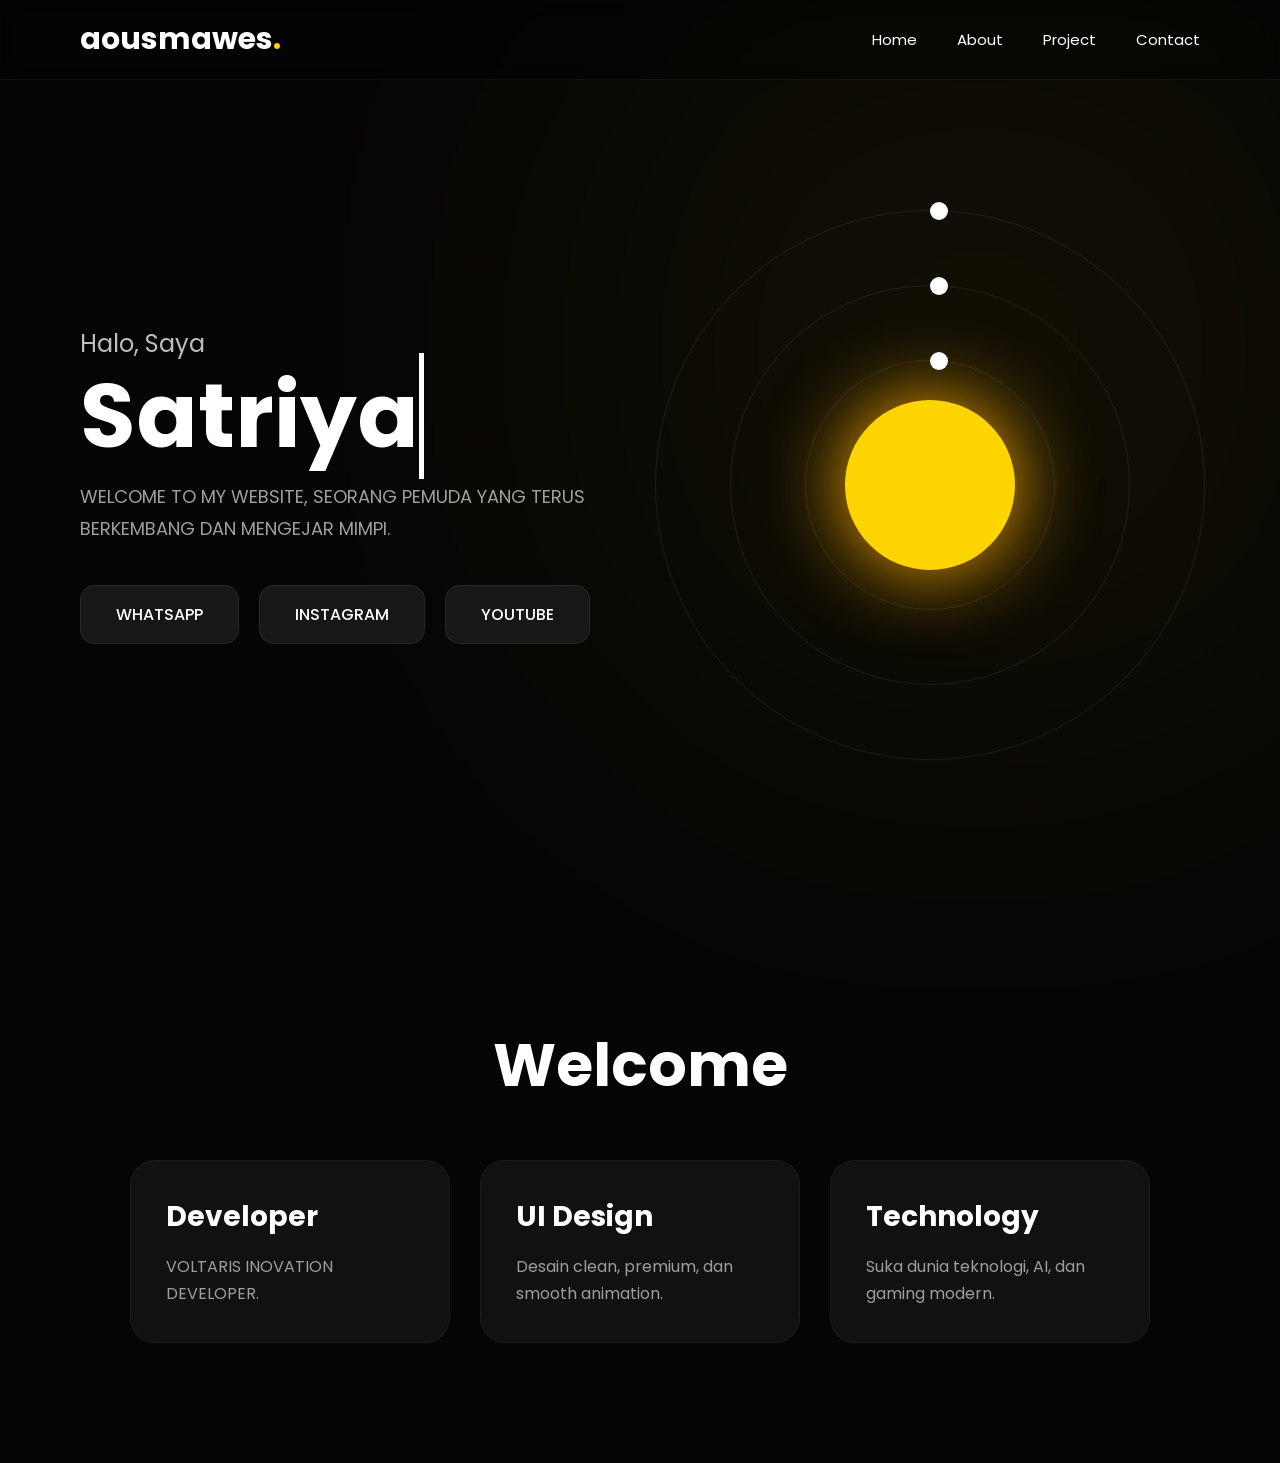
==== index.html @ 5f1a7172 "update website" ====
<!DOCTYPE html>
<html lang="id">
<head>
<meta charset="UTF-8">
<meta name="viewport" content="width=device-width, initial-scale=1.0">
<title>Satriya</title>

<link rel="preconnect" href="https://fonts.googleapis.com">
<link href="https://fonts.googleapis.com/css2?family=Poppins:wght@300;400;500;600;700&display=swap" rel="stylesheet">
<link rel="stylesheet" href="index.css">


</head>
<body>

<nav>
<div class="logo">aousmawes<span>.</span></div>

<div class="menu">
<a href="#">Home</a>
<a href="about.html">About</a>
<a href="project.html">Project</a>
<a href="#">Contact</a>
</div>
</nav>

<section class="hero">

<div class="left">

<div class="small">Halo, Saya</div>

<h1>
<span class="typing" id="typing"></span>
</h1>

<p class="desc">
WELCOME TO MY WEBSITE,
SEORANG PEMUDA YANG TERUS
BERKEMBANG DAN MENGEJAR MIMPI.
</p>

<div class="buttons">
<a href="https://wa.me" class="btn">WHATSAPP</a>
<a href="https://www.instagram.com/satbichzz?igsh=MW5xN2pvNGpvcW1tdg==" class="btn">INSTAGRAM</a>
<a href="https://youtu.be/OT5msu-dap8?si=i6_hlGdP_R-Xtpe1" class="btn">YOUTUBE</a>

</div>

</div>

<div class="right">

<div class="sun"></div>

<div class="orbit orbit1">
<div class="planet"></div>
</div>

<div class="orbit orbit2">
<div class="planet"></div>
</div>

<div class="orbit orbit3">
<div class="planet"></div>
</div>



</div>

</section>

<section class="about">

<h2 class="title">Welcome </h2>

<div class="cards">

<div class="card">
<h3>Developer</h3>
<p>VOLTARIS INOVATION DEVELOPER.</p>
</div>

<div class="card">
<h3>UI Design</h3>
<p>Desain clean, premium, dan smooth animation.</p>
</div>

<div class="card">
<h3>Technology</h3>
<p>Suka dunia teknologi, AI, dan gaming modern.</p>
</div>

</div>

</section>

<script 
src="index.js">

</script>

<audio id="music" loop>
  <source src="musik.mp4" type="audio/mp4">
</audio>

<script>
const music = document.getElementById("music");

// lanjutkan posisi kalau ada
if (localStorage.getItem("musicTime")) {
  music.currentTime = localStorage.getItem("musicTime");
}

// simpan posisi tiap detik
setInterval(() => {
  localStorage.setItem("musicTime", music.currentTime);
}, 1000);

// play saat klik
document.addEventListener("click", () => {
  music.play();
}, { once: true });
</script>

</body>
</html>
---- index.css ----
*{
margin:0;
padding:0;
box-sizing:border-box;
font-family:'Poppins',sans-serif;
scroll-behavior:smooth;
}

body{
    min-height: 100vh;
background:#050505;
color:white;
overflow-x:hidden;
position: relative;

/* IOS SAFE AREA */
padding:
env(safe-area-inset-top)
env(safe-area-inset-right)
env(safe-area-inset-bottom)
env(safe-area-inset-left);
}

/* ========================= */
/* NAVBAR */
/* ========================= */

nav{
width:100%;
height:80px;
display:flex;
justify-content:space-between;
align-items:center;
padding:0 80px;
position:fixed;
top:0;
left:0;
z-index:1000;
background:rgba(0,0,0,0.4);
backdrop-filter:blur(10px);
border-bottom:1px solid rgba(255,255,255,0.05);
}

.logo{
font-size:30px;
font-weight:700;
}

.logo span{
color:#ffd500;
}

.menu{
display:flex;
gap:40px;
}

.menu a{
text-decoration:none;
color:white;
font-size:15px;
transition:0.3s;
}

.menu a:hover{
color:#ffd500;
}

/* ========================= */
/* HERO */
/* ========================= */

.hero{
width:100%;
min-height:100vh;
display:flex;
align-items:center;
justify-content:space-between;
padding:120px 80px 50px;
position:relative;
gap:40px;
}

.hero::before{
content:'';
position:absolute;
width:600px;
height:600px;
background:#ffcc00;
filter:blur(200px);
opacity:0.08;
right:0;
top:50px;
}

.left{
width:50%;
z-index:2;
}

.small{
font-size:24px;
color:#bdbdbd;
margin-bottom:10px;
}

h1{
font-size:90px;
line-height:1;
font-weight:700;
margin-bottom:20px;
}

.typing{
border-right:5px solid white;
animation:blink 0.7s infinite;
}

@keyframes blink{
50%{
border-color:transparent;
}
}

.desc{
font-size:18px;
line-height:1.8;
color:#9e9e9e;
max-width:650px;
margin-bottom:40px;
}

/* ========================= */
/* BUTTON */
/* ========================= */

.buttons{
display:flex;
gap:20px;
flex-wrap:wrap;
}

.btn{
padding:16px 35px;
background:#171717;
border-radius:15px;
text-decoration:none;
color:white;
font-weight:500;
transition:0.4s;
border:1px solid rgba(255,255,255,0.08);
text-align:center;
}

.btn:hover{
transform:translateY(-5px);
background:#ffd500;
color:black;
box-shadow:0 0 30px rgba(255,213,0,0.5);
}

/* ========================= */
/* SOLAR SYSTEM */
/* ========================= */

.right{
width:50%;
height:700px;
display:flex;
justify-content:center;
align-items:center;
position:relative;
}

.sun{
width:170px;
height:170px;
background:#ffd500;
border-radius:50%;
box-shadow:0 0 80px #ffae00;
position:absolute;
animation:pulse 3s infinite alternate;
}

@keyframes pulse{

from{
box-shadow:0 0 40px #ffae00;
}

to{
box-shadow:0 0 100px #ffae00;
}

}

.orbit{
position:absolute;
border:1px solid rgba(255,255,255,0.08);
border-radius:50%;
animation:rotate 20s linear infinite;
}

.orbit1{
width:250px;
height:250px;
}

.orbit2{
width:400px;
height:400px;
animation-duration:30s;
}

.orbit3{
width:550px;
height:550px;
animation-duration:40s;
}

.planet{
width:18px;
height:18px;
background:white;
border-radius:50%;
position:absolute;
top:-9px;
left:50%;
}

.saturn{
width:45px;
height:45px;
background:#d9c39a;
border-radius:50%;
position:absolute;
right:70px;
bottom:130px;
}

.saturn::before{
content:'';
position:absolute;
width:70px;
height:18px;
border:5px solid #d9c39a;
border-radius:50%;
left:-18px;
top:8px;
transform:rotate(20deg);
}

@keyframes rotate{
100%{
transform:rotate(360deg);
}
}

/* ========================= */
/* ABOUT */
/* ========================= */

.about{
padding:120px 80px;
}

.title{
font-size:60px;
margin-bottom:50px;
text-align:center;
}

.cards{
display:flex;
flex-wrap:wrap;
gap:30px;
justify-content:center;
}

.card{
width:320px;
padding:35px;
background:#111111;
border-radius:25px;
border:1px solid rgba(255,255,255,0.05);
transition:0.4s;
}

.card:hover{
transform:translateY(-10px);
box-shadow:0 0 30px rgba(255,213,0,0.2);
}

.card h3{
margin-bottom:15px;
font-size:28px;
}

.card p{
color:#9e9e9e;
line-height:1.7;
}

/* ========================= */
/* TABLET */
/* ========================= */

@media(max-width:992px){

nav{
padding:0 30px;
}

.hero{
flex-direction:column;
justify-content:center;
text-align:center;
padding:140px 30px 80px;
}

.left,
.right{
width:100%;
}

h1{
font-size:65px;
}

.desc{
margin:auto;
font-size:16px;
}

.buttons{
justify-content:center;
}

.right{
height:500px;
}

/* ORBIT */
.orbit1{
width:220px;
height:220px;
}

.orbit2{
width:340px;
height:340px;
}

.orbit3{
width:460px;
height:460px;
}

.sun{
width:130px;
height:130px;
}

.about{
padding:100px 30px;
}

.title{
font-size:48px;
}

}

/* ========================= */
/* MOBILE */
/* ========================= */

@media(max-width:600px){

nav{
height:auto;
padding:20px;
flex-direction:column;
gap:15px;
}

.logo{
font-size:26px;
}

.menu{
gap:15px;
flex-wrap:wrap;
justify-content:center;
}

.menu a{
font-size:14px;
}

.hero{
padding:150px 20px 80px;
}

.small{
font-size:18px;
}

h1{
font-size:42px;
line-height:1.2;
}

.desc{
font-size:14px;
line-height:1.8;
}

.buttons{
flex-direction:column;
width:100%;
}

.btn{
width:100%;
padding:15px;
}

/* SOLAR */
.right{
height:350px;
}

.sun{
width:90px;
height:90px;
}

/* ORBIT */
.orbit1{
width:150px;
height:150px;
}

.orbit2{
width:240px;
height:240px;
}

.orbit3{
width:320px;
height:320px;
}

.planet{
width:12px;
height:12px;
top:-6px;
}

.saturn{
transform:scale(0.7);
right:10px;
bottom:70px;
}

/* ABOUT */
.about{
padding:80px 20px;
}

.title{
font-size:34px;
}

.cards{
flex-direction:column;
align-items:center;
}

.card{
width:100%;
padding:25px;
}

.card h3{
font-size:22px;
}

}

/* ========================= */
/* RESPONSIVE TABLET */
/* ========================= */

@media screen and (max-width: 992px){

nav{
padding:0 30px;
}

.hero{
flex-direction:column;
justify-content:center;
text-align:center;
padding:140px 30px 80px;
gap:50px;
}

.left,
.right{
width:100%;
}

h1{
font-size:60px;
}

.desc{
font-size:16px;
margin:auto;
}

.buttons{
justify-content:center;
flex-wrap:wrap;
}

.right{
height:500px;
}

/* SOLAR SYSTEM */
.sun{
width:130px;
height:130px;
}

.orbit1{
width:220px;
height:220px;
}

.orbit2{
width:340px;
height:340px;
}

.orbit3{
width:460px;
height:460px;
}

.about{
padding:100px 30px;
}

.cards{
justify-content:center;
}

}

/* ========================= */
/* RESPONSIVE MOBILE */
/* ========================= */

@media screen and (max-width: 600px){

/* NAVBAR */

nav{
height:auto;
padding:20px;
flex-direction:column;
gap:15px;
}

.logo{
font-size:26px;
}

.menu{
gap:15px;
flex-wrap:wrap;
justify-content:center;
}

.menu a{
font-size:14px;
}

/* HERO */

.hero{
padding:150px 20px 80px;
}

.small{
font-size:18px;
}

h1{
font-size:42px;
line-height:1.2;
}

.desc{
font-size:14px;
line-height:1.8;
}

/* BUTTON */

.buttons{
flex-direction:column;
width:100%;
}

.btn{
width:100%;
text-align:center;
padding:15px;
}

/* SOLAR SYSTEM */

.right{
height:350px;
}

.sun{
width:90px;
height:90px;
}

/* ORBIT */

.orbit1{
width:150px;
height:150px;
}

.orbit2{
width:240px;
height:240px;
}

.orbit3{
width:320px;
height:320px;
}

.planet{
width:12px;
height:12px;
top:-6px;
}

.saturn{
transform:scale(0.7);
right:10px;
bottom:70px;
}

/* ABOUT */

.about{
padding:80px 20px;
}

.title{
font-size:34px;
text-align:center;
}

.cards{
flex-direction:column;
align-items:center;
}

.card{
width:100%;
padding:25px;
}

.card h3{
font-size:22px;
}

}

/* ========================= */
/* IOS SAFE AREA */
/* ========================= */

body{
padding:
env(safe-area-inset-top)
env(safe-area-inset-right)
env(safe-area-inset-bottom)
env(safe-area-inset-left);
}
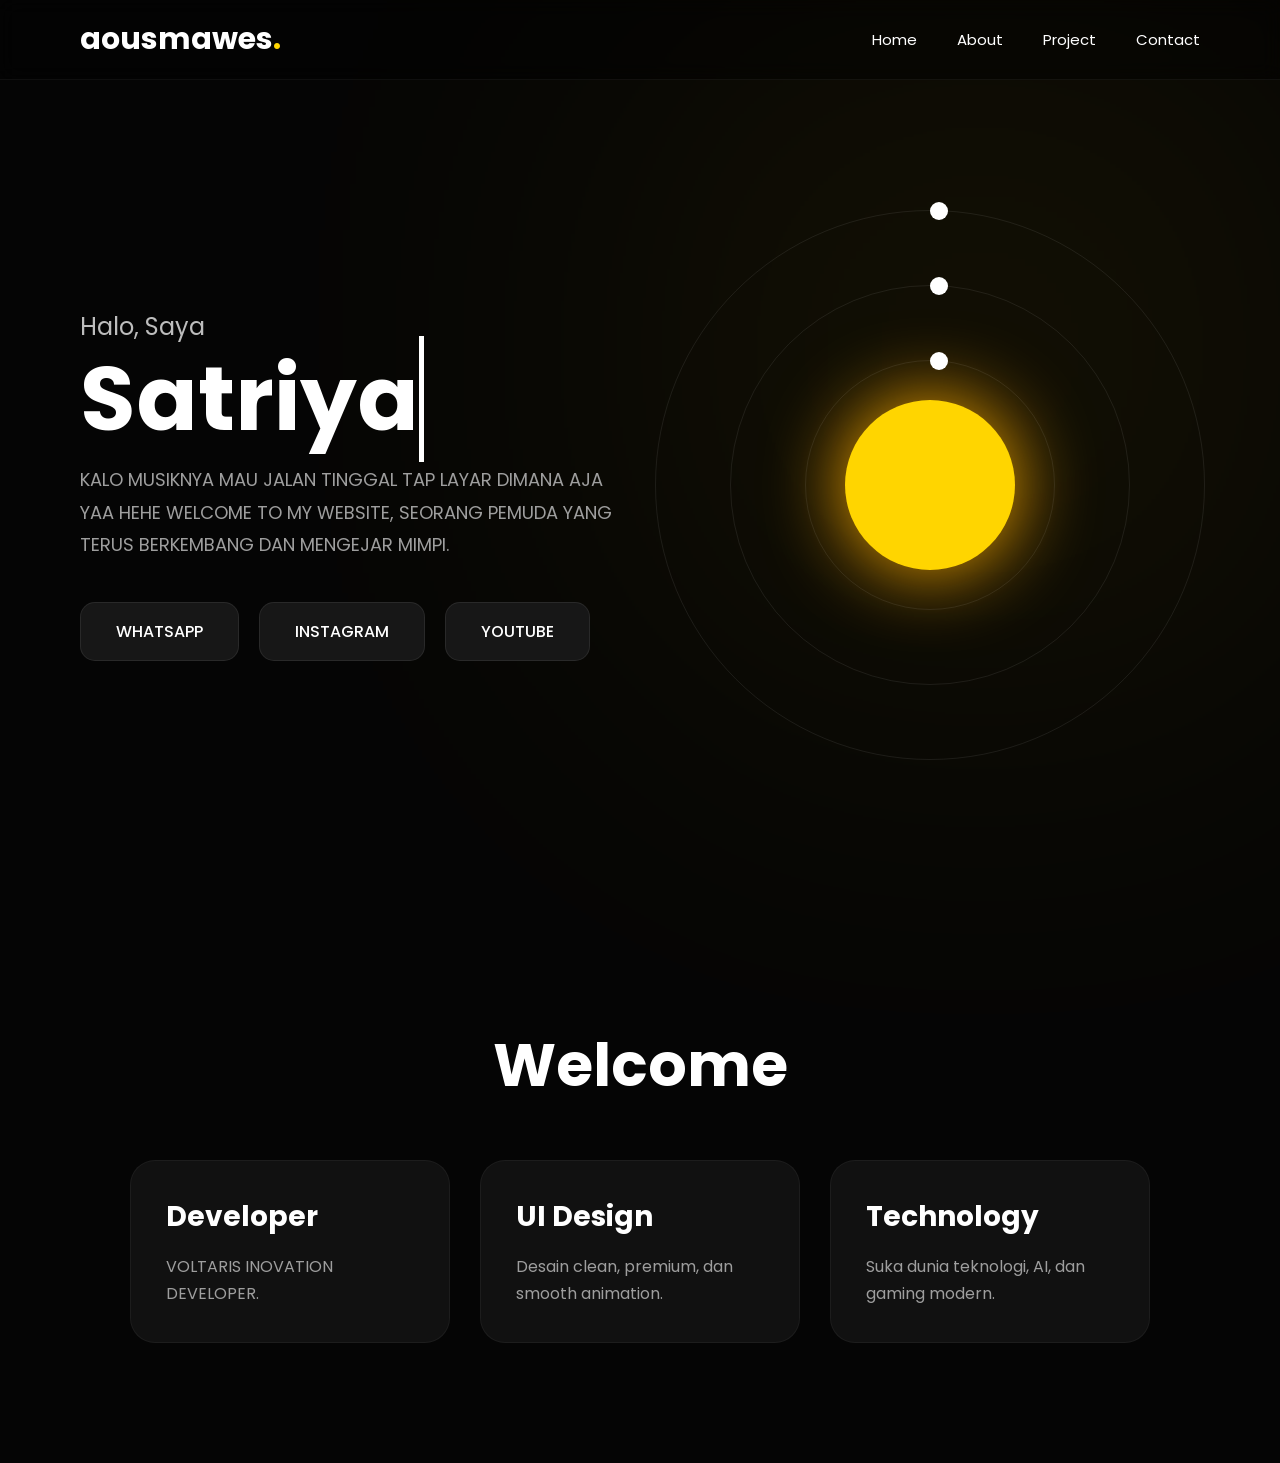
==== commit 53d03fc7: "update website" ====
--- a/index.html
+++ b/index.html
@@ -1,128 +1,149 @@
 <!DOCTYPE html>
 <html lang="id">
+
 <head>
-<meta charset="UTF-8">
-<meta name="viewport" content="width=device-width, initial-scale=1.0">
-<title>Satriya</title>
+    <meta charset="UTF-8">
+    <meta name="viewport" content="width=device-width, initial-scale=1.0">
+    <title>Satriya</title>
 
-<link rel="preconnect" href="https://fonts.googleapis.com">
-<link href="https://fonts.googleapis.com/css2?family=Poppins:wght@300;400;500;600;700&display=swap" rel="stylesheet">
-<link rel="stylesheet" href="index.css">
+    <link rel="preconnect" href="https://fonts.googleapis.com">
+    <link href="https://fonts.googleapis.com/css2?family=Poppins:wght@300;400;500;600;700&display=swap"
+        rel="stylesheet">
+    <link rel="stylesheet" href="index.css">
 
 
 </head>
+
 <body>
 
-<nav>
-<div class="logo">aousmawes<span>.</span></div>
+    <nav>
+        <div class="logo">aousmawes<span>.</span></div>
 
-<div class="menu">
-<a href="#">Home</a>
-<a href="about.html">About</a>
-<a href="project.html">Project</a>
-<a href="#">Contact</a>
-</div>
-</nav>
+        <div class="menu">
+            <a href="#">Home</a>
+            <a href="about.html">About</a>
+            <a href="project.html">Project</a>
+            <a href="#">Contact</a>
+        </div>
+    </nav>
 
-<section class="hero">
+    <section class="hero">
 
-<div class="left">
+        <div class="left">
 
-<div class="small">Halo, Saya</div>
+            <div class="small">Halo, Saya</div>
 
-<h1>
-<span class="typing" id="typing"></span>
-</h1>
+            <h1>
+                <span class="typing" id="typing"></span>
+            </h1>
 
-<p class="desc">
-WELCOME TO MY WEBSITE,
-SEORANG PEMUDA YANG TERUS
-BERKEMBANG DAN MENGEJAR MIMPI.
-</p>
+            <p class="desc">
+                KALO MUSIKNYA MAU JALAN TINGGAL TAP
+                LAYAR DIMANA AJA YAA HEHE
+                WELCOME TO MY WEBSITE,
+                SEORANG PEMUDA YANG TERUS
+                BERKEMBANG DAN MENGEJAR MIMPI.
+            </p>
 
-<div class="buttons">
-<a href="https://wa.me" class="btn">WHATSAPP</a>
-<a href="https://www.instagram.com/satbichzz?igsh=MW5xN2pvNGpvcW1tdg==" class="btn">INSTAGRAM</a>
-<a href="https://youtu.be/OT5msu-dap8?si=i6_hlGdP_R-Xtpe1" class="btn">YOUTUBE</a>
+            <div class="buttons">
+                <a href="https://wa.me" class="btn">WHATSAPP</a>
+                <a href="https://www.instagram.com/satbichzz?igsh=MW5xN2pvNGpvcW1tdg==" class="btn">INSTAGRAM</a>
+                <a href="https://youtu.be/OT5msu-dap8?si=i6_hlGdP_R-Xtpe1" class="btn">YOUTUBE</a>
 
-</div>
+            </div>
 
-</div>
+        </div>
 
-<div class="right">
+        <div class="right">
 
-<div class="sun"></div>
+            <div class="sun"></div>
 
-<div class="orbit orbit1">
-<div class="planet"></div>
-</div>
+            <div class="orbit orbit1">
+                <div class="planet"></div>
+            </div>
 
-<div class="orbit orbit2">
-<div class="planet"></div>
-</div>
+            <div class="orbit orbit2">
+                <div class="planet"></div>
+            </div>
 
-<div class="orbit orbit3">
-<div class="planet"></div>
-</div>
+            <div class="orbit orbit3">
+                <div class="planet"></div>
+            </div>
 
 
 
-</div>
+        </div>
 
-</section>
+    </section>
 
-<section class="about">
+    <section class="about">
 
-<h2 class="title">Welcome </h2>
+        <h2 class="title">Welcome </h2>
 
-<div class="cards">
+        <div class="cards">
 
-<div class="card">
-<h3>Developer</h3>
-<p>VOLTARIS INOVATION DEVELOPER.</p>
-</div>
+            <div class="card">
+                <h3>Developer</h3>
+                <p>VOLTARIS INOVATION DEVELOPER.</p>
+            </div>
 
-<div class="card">
-<h3>UI Design</h3>
-<p>Desain clean, premium, dan smooth animation.</p>
-</div>
+            <div class="card">
+                <h3>UI Design</h3>
+                <p>Desain clean, premium, dan smooth animation.</p>
+            </div>
 
-<div class="card">
-<h3>Technology</h3>
-<p>Suka dunia teknologi, AI, dan gaming modern.</p>
-</div>
+            <div class="card">
+                <h3>Technology</h3>
+                <p>Suka dunia teknologi, AI, dan gaming modern.</p>
+            </div>
 
-</div>
+        </div>
 
-</section>
+    </section>
 
-<script 
-src="index.js">
+    <script src="index.js">
 
-</script>
+    </script>
 
-<audio id="music" loop>
-  <source src="musik.mp4" type="audio/mp4">
-</audio>
+    <script>
+        function setupMusic() {
+            const music = document.getElementById('backgroundMusic');
 
-<script>
-const music = document.getElementById("music");
+            const isMusicPlaying = localStorage.getItem('musicPlaying') === 'true';
+            const musicCurrentTime = localStorage.getItem('musicCurrentTime') || 0;
 
-// lanjutkan posisi kalau ada
-if (localStorage.getItem("musicTime")) {
-  music.currentTime = localStorage.getItem("musicTime");
-}
+            if (isMusicPlaying) {
+                music.currentTime = parseFloat(musicCurrentTime);
+            }
 
-// simpan posisi tiap detik
-setInterval(() => {
-  localStorage.setItem("musicTime", music.currentTime);
-}, 1000);
+            music.addEventListener('play', () => {
+                localStorage.setItem('musicPlaying', 'true');
+            });
 
-// play saat klik
-document.addEventListener("click", () => {
-  music.play();
-}, { once: true });
-</script>
+            music.addEventListener('pause', () => {
+                localStorage.setItem('musicPlaying', 'false');
+            });
+
+            setInterval(() => {
+                localStorage.setItem('musicCurrentTime', music.currentTime);
+            }, 1000);
+
+            document.addEventListener('click', function startMusic() {
+                music.play().catch(error => {
+                    console.log('Autoplay prevented', error);
+                });
+                document.removeEventListener('click', startMusic);
+            });
+        }
+
+        document.addEventListener('DOMContentLoaded', setupMusic);
+    </script>
+
+    <audio id="backgroundMusic" loop>
+        <source src="musik.mp4" type="audio/mpeg">
+        Your browser does not support the audio element.
+    </audio>
 
 </body>
+
 </html>
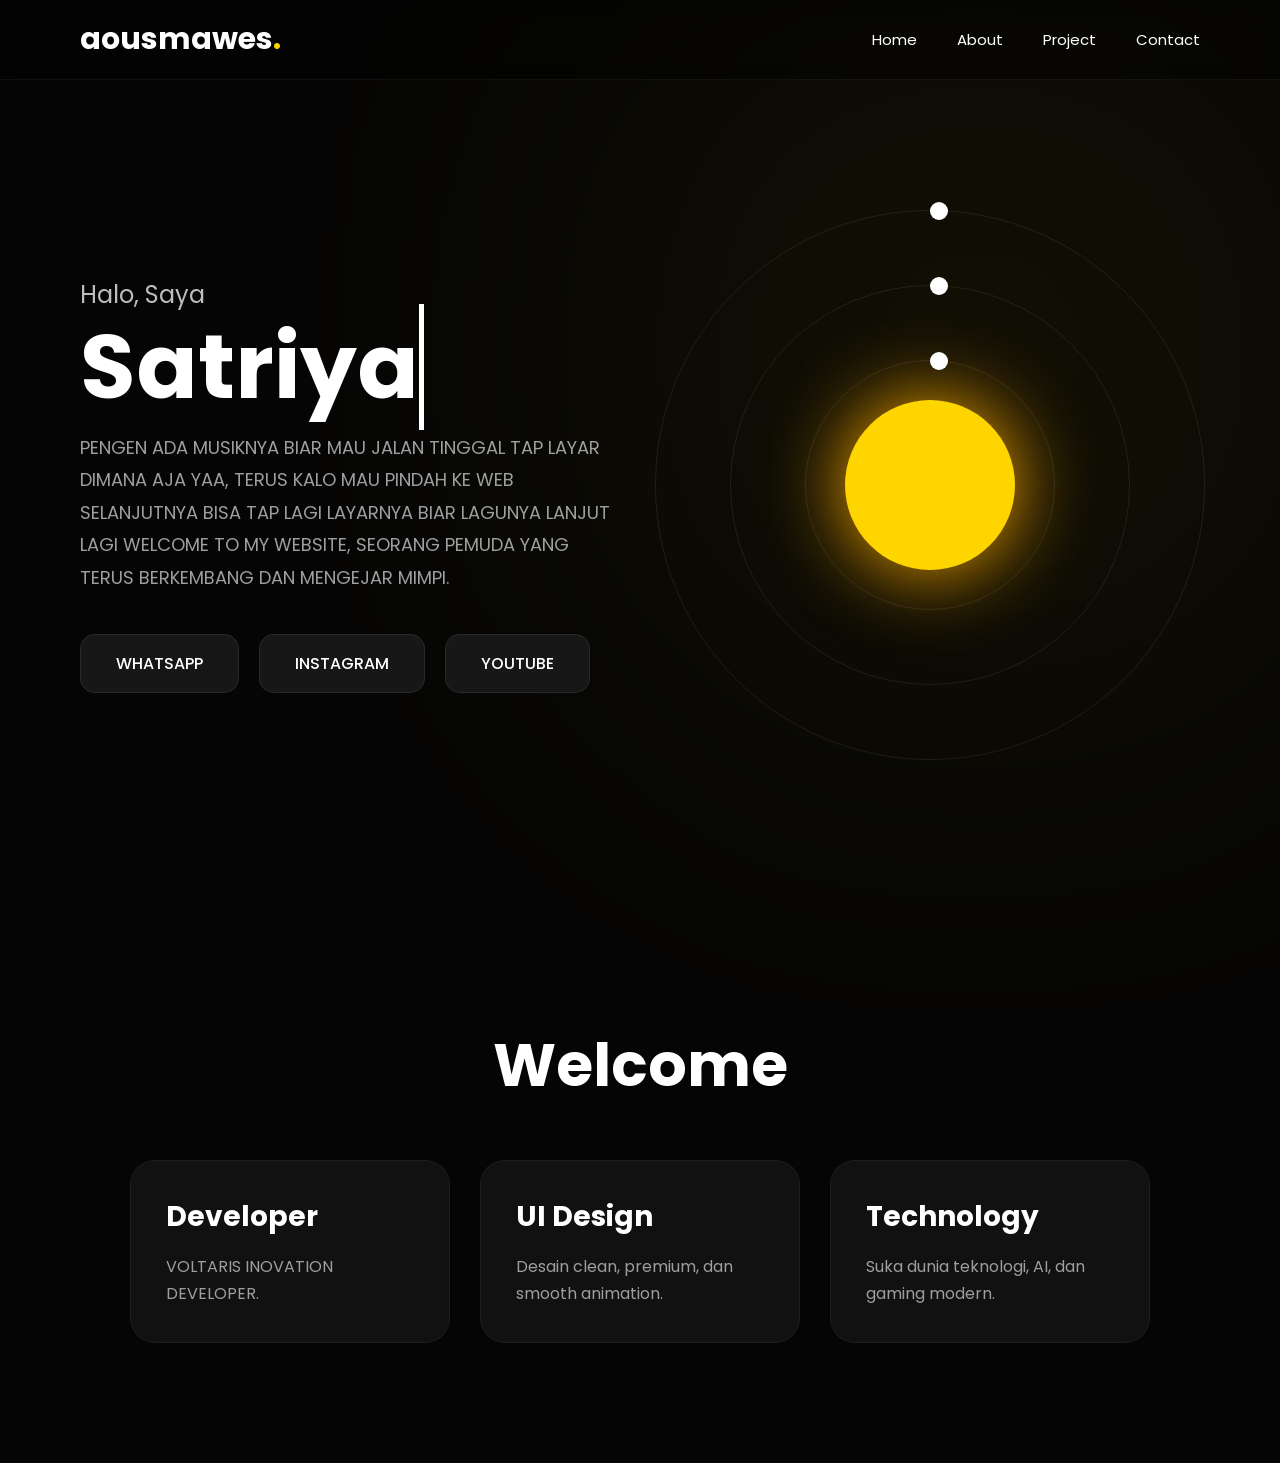
==== commit 4e1dddef: "update website" ====
--- a/index.html
+++ b/index.html
@@ -38,8 +38,11 @@
             </h1>
 
             <p class="desc">
-                KALO MUSIKNYA MAU JALAN TINGGAL TAP
-                LAYAR DIMANA AJA YAA HEHE
+                PENGEN ADA MUSIKNYA BIAR MAU JALAN TINGGAL TAP
+                LAYAR DIMANA AJA YAA, TERUS KALO MAU
+                PINDAH KE WEB
+                SELANJUTNYA BISA TAP LAGI LAYARNYA
+                BIAR LAGUNYA LANJUT LAGI
                 WELCOME TO MY WEBSITE,
                 SEORANG PEMUDA YANG TERUS
                 BERKEMBANG DAN MENGEJAR MIMPI.
@@ -143,6 +146,7 @@
         <source src="musik.mp4" type="audio/mpeg">
         Your browser does not support the audio element.
     </audio>
+    
 
 </body>
 
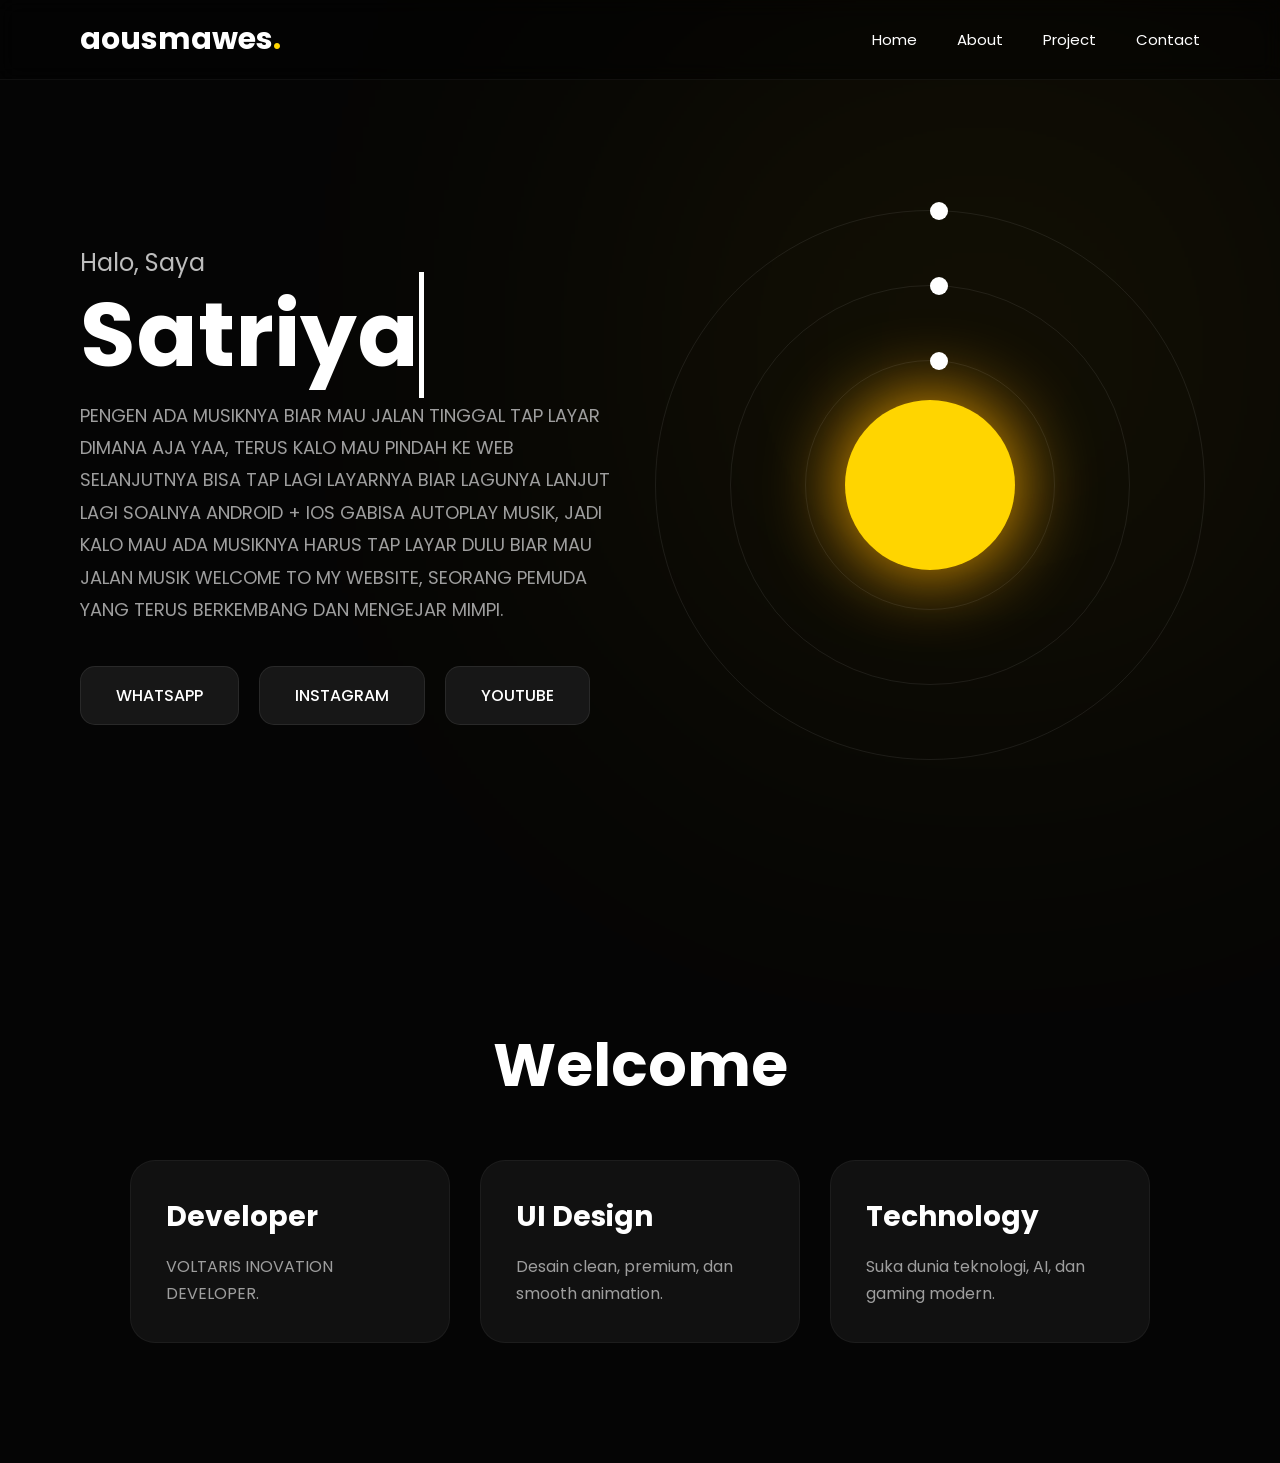
==== commit f62648ce: "update website" ====
--- a/index.html
+++ b/index.html
@@ -43,6 +43,8 @@
                 PINDAH KE WEB
                 SELANJUTNYA BISA TAP LAGI LAYARNYA
                 BIAR LAGUNYA LANJUT LAGI
+                SOALNYA ANDROID + IOS GABISA AUTOPLAY MUSIK, JADI KALO MAU ADA MUSIKNYA
+                HARUS TAP LAYAR DULU BIAR MAU JALAN MUSIK
                 WELCOME TO MY WEBSITE,
                 SEORANG PEMUDA YANG TERUS
                 BERKEMBANG DAN MENGEJAR MIMPI.
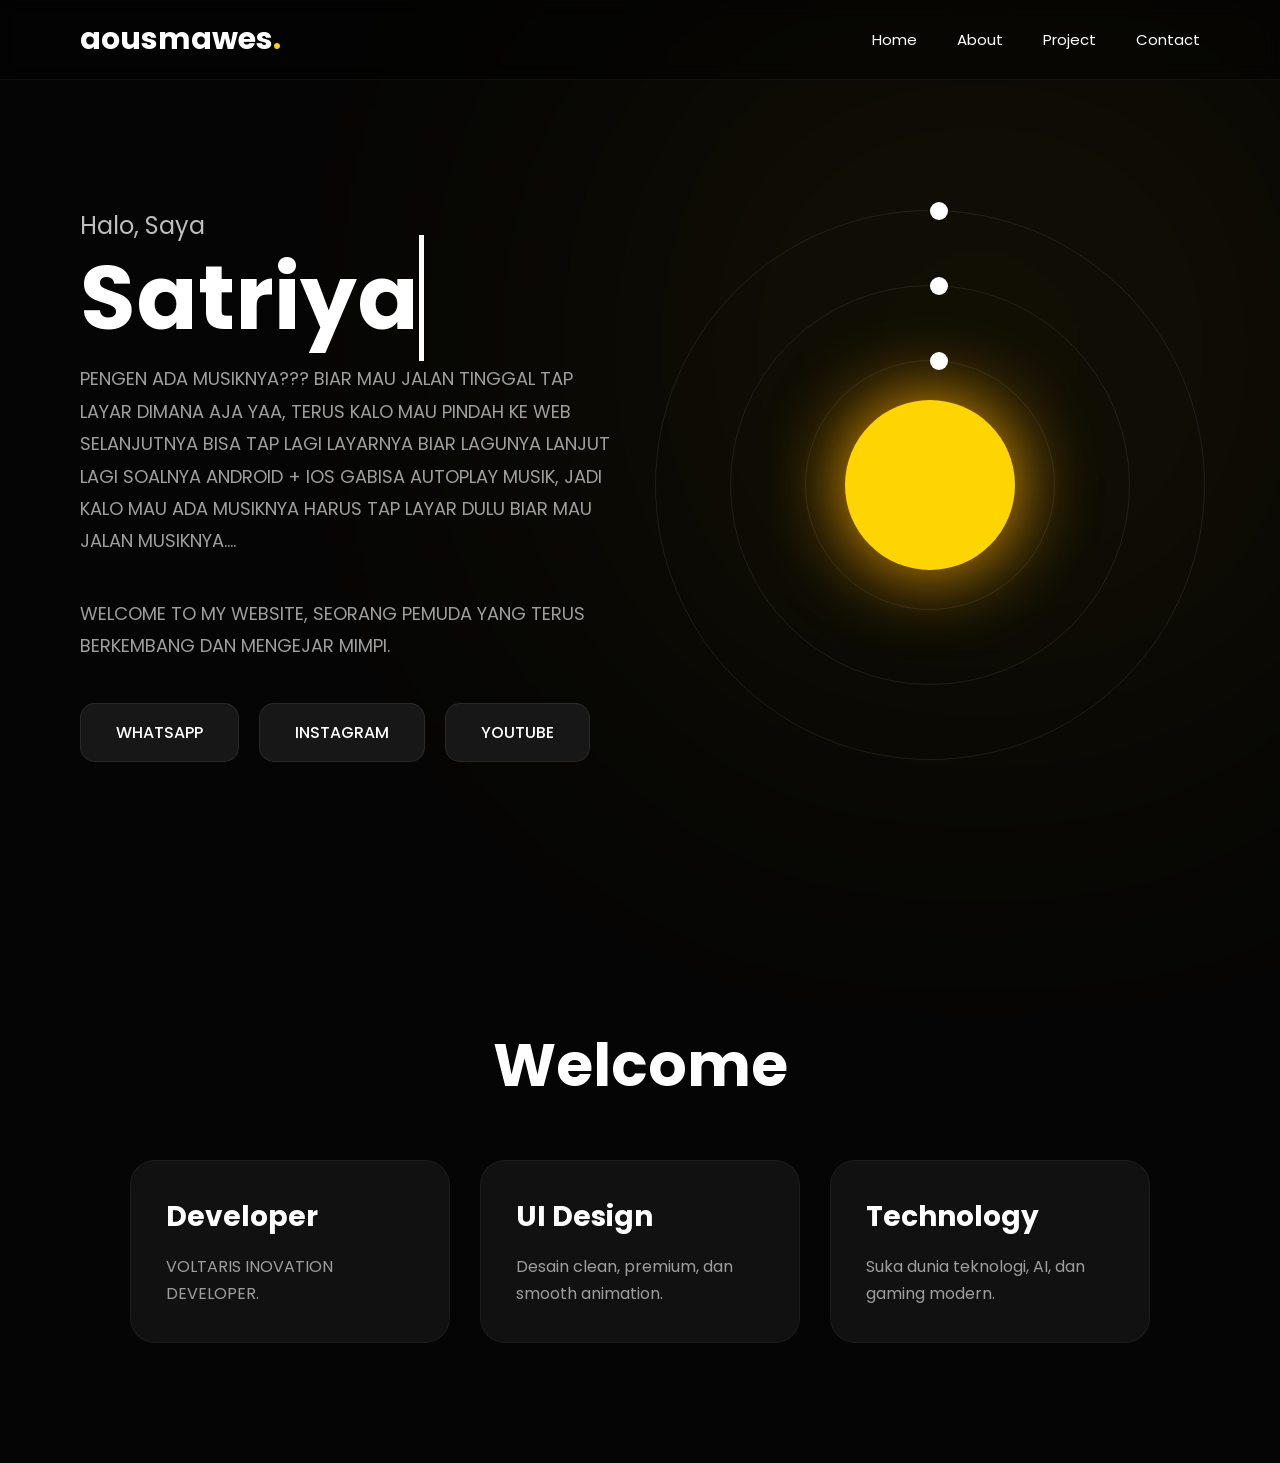
==== commit c7fea364: "update website" ====
--- a/index.html
+++ b/index.html
@@ -38,17 +38,20 @@
             </h1>
 
             <p class="desc">
-                PENGEN ADA MUSIKNYA BIAR MAU JALAN TINGGAL TAP
+                PENGEN ADA MUSIKNYA??? BIAR MAU JALAN TINGGAL TAP
                 LAYAR DIMANA AJA YAA, TERUS KALO MAU
                 PINDAH KE WEB
                 SELANJUTNYA BISA TAP LAGI LAYARNYA
                 BIAR LAGUNYA LANJUT LAGI
                 SOALNYA ANDROID + IOS GABISA AUTOPLAY MUSIK, JADI KALO MAU ADA MUSIKNYA
-                HARUS TAP LAYAR DULU BIAR MAU JALAN MUSIK
+                HARUS TAP LAYAR DULU BIAR MAU JALAN MUSIKNYA....
+            </p>
+            <P class="desc">
                 WELCOME TO MY WEBSITE,
                 SEORANG PEMUDA YANG TERUS
                 BERKEMBANG DAN MENGEJAR MIMPI.
-            </p>
+            </P>
+
 
             <div class="buttons">
                 <a href="https://wa.me" class="btn">WHATSAPP</a>
@@ -148,7 +151,7 @@
         <source src="musik.mp4" type="audio/mpeg">
         Your browser does not support the audio element.
     </audio>
-    
+
 
 </body>
 
